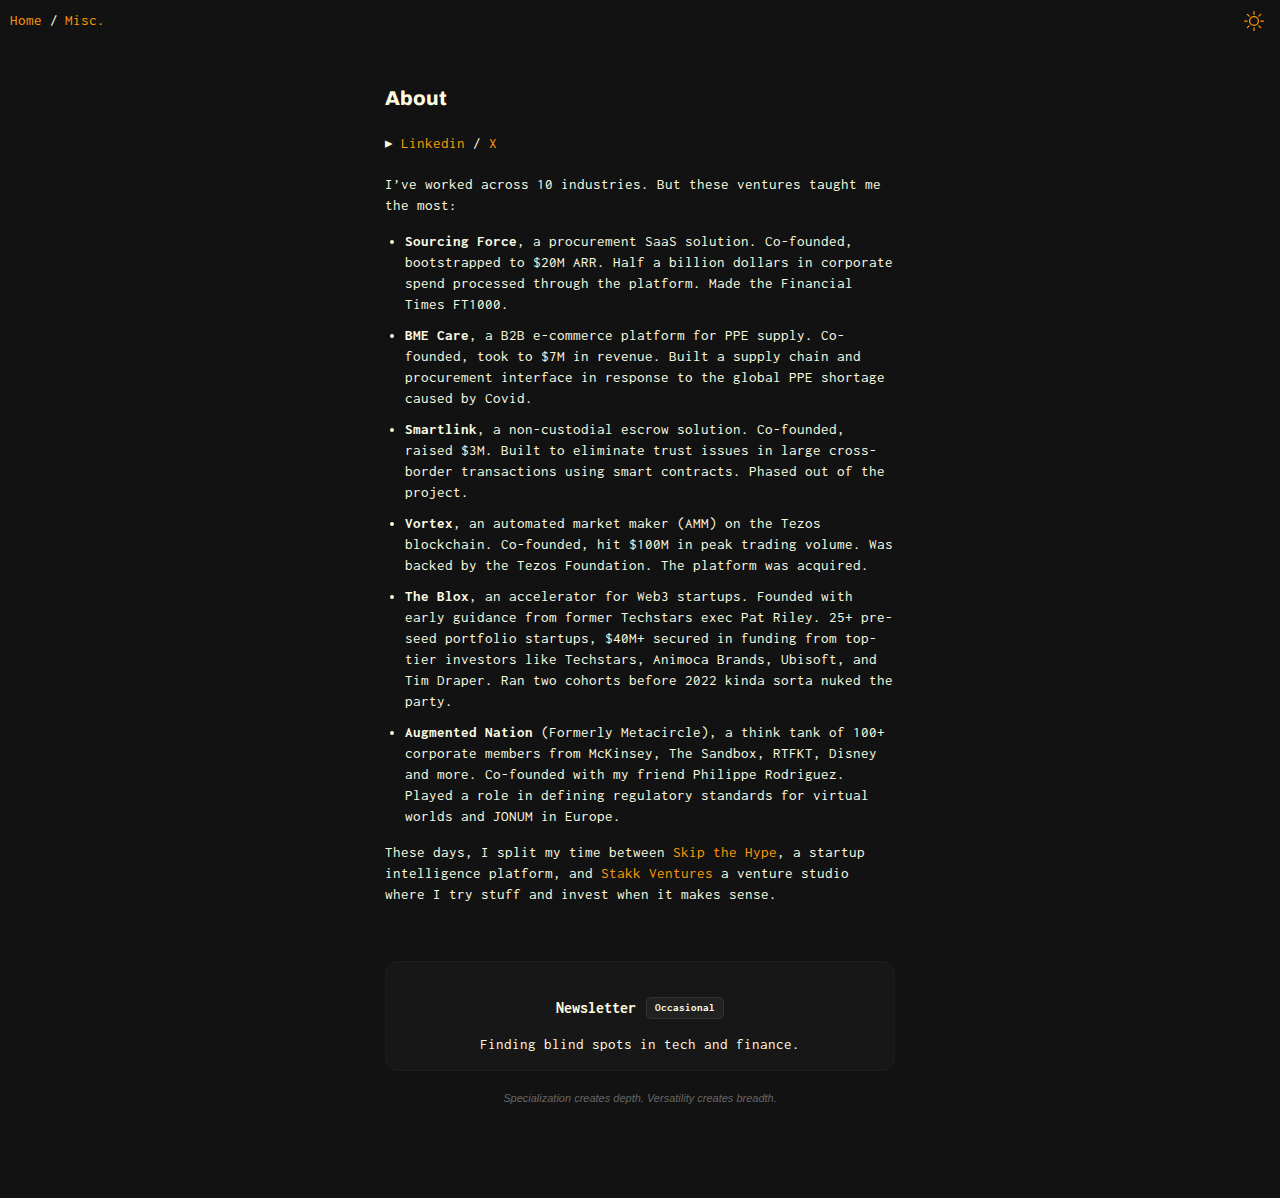
==== about/index.html @ 21ec1724 "“Edits”" ====
<!DOCTYPE html>
<html lang="en">

  <head>
    <meta charset="UTF-8">
    <meta name="viewport" content="width=device-width, initial-scale=1.0">
    <title>About</title>
    <meta name="description" content="After 12 years of building and 374 gallons of coffee (true stat), my focus is now on Skip The Hype, a holistic hub of indexed startup insights, resources, and benchmarks.">

    <script type="application/ld+json">
      {
          "@context": "https://schema.org",
          "@type": "WebPage",
          "name": "About Ben Constanty",
          "description": "More about Ben Constanty, his work and what is up to.",
          "url": "https://benconstanty.com/about"
      }
      </script>
      

    <!-- Link to the external CSS file -->
    <link rel="stylesheet" href="/css/style.css">
    <script src="/scripts/dark_mode.js" defer></script>
    <script src="/scripts/swap_pic.js" defer></script>


    <!-- Favicon -->
    <link rel="icon" href="assets/favicon.ico">
  
    <!-- Fonts -->
    <link href="https://fonts.googleapis.com/css2?family=Inconsolata:wght@400;700&display=swap" rel="stylesheet">

    <script>
      (function(w, d, t, h, s, n) {
        w.FlodeskObject = n;
        var fn = function() {
          (w[n].q = w[n].q || []).push(arguments);
        };
        w[n] = w[n] || fn;
        var f = d.getElementsByTagName(t)[0];
        var v = '?v=' + Math.floor(new Date().getTime() / (120 * 1000)) * 60;
        var sm = d.createElement(t);
        sm.async = true;
        sm.type = 'module';
        sm.src = h + s + '.mjs' + v;
        f.parentNode.insertBefore(sm, f);
        var sn = d.createElement(t);
        sn.async = true;
        sn.noModule = true;
        sn.src = h + s + '.js' + v;
        f.parentNode.insertBefore(sn, f);
      })(window, document, 'script', 'https://assets.flodesk.com', '/universal', 'fd');
    </script>
  </head>


<body>

  <!-- Navigation -->
  <div class="master">
    <a href="/" style="text-decoration: none;">Home</a>
/
    <a href="/misc" style="text-decoration: none;">Misc.</a>
  </div>
    
  <!-- Dark Mode Toggle -->
  <button class="toggle-button" onclick="toggleDarkMode()">
    <svg xmlns="http://www.w3.org/2000/svg" width="16" height="16" fill="currentColor" class="bi bi-sun" viewBox="0 0 16 16">
      <path d="M8 11a3 3 0 1 1 0-6 3 3 0 0 1 0 6m0 1a4 4 0 1 0 0-8 4 4 0 0 0 0 8M8 0a.5.5 0 0 1 .5.5v2a.5.5 0 0 1-1 0v-2A.5.5 0 0 1 8 0m0 13a.5.5 0 0 1 .5.5v2a.5.5 0 0 1-1 0v-2A.5.5 0 0 1 8 13m8-5a.5.5 0 0 1-.5.5h-2a.5.5 0 0 1 0-1h2a.5.5 0 0 1 .5.5M3 8a.5.5 0 0 1-.5.5h-2a.5.5 0 0 1 0-1h2A.5.5 0 0 1 3 8m10.657-5.657a.5.5 0 0 1 0 .707l-1.414 1.415a.5.5 0 1 1-.707-.708l1.414-1.414a.5.5 0 0 1 .707 0m-9.193 9.193a.5.5 0 0 1 0 .707L3.05 13.657a.5.5 0 0 1-.707-.707l1.414-1.414a.5.5 0 0 1 .707 0m9.193 2.121a.5.5 0 0 1-.707 0l-1.414-1.414a.5.5 0 0 1 .707-.707l1.414 1.414a.5.5 0 0 1 0 .707M4.464 4.465a.5.5 0 0 1-.707 0L2.343 3.05a.5.5 0 1 1 .707-.707l1.414 1.414a.5.5 0 0 1 0 .708"/>
    </svg>
  </button>
</div>

  <!-- Content -->
  <div class="container">
    <h1 style="margin-bottom: 30px;">About</h1>
    <p style="margin-top:25px;margin-bottom: 20px;">▸ <a href="https://www.linkedin.com/in/ben-constanty/" target="_blank">Linkedin</a> /  <a href="https://x.com/benconstanty" target="_blank" >X</a></p>

  

    
 <p>I’ve worked across 10 industries. But these ventures taught me the most: </p>

        <ul>
          <li><b>Sourcing Force</b>, a procurement SaaS solution. Co-founded, bootstrapped to $20M ARR. Half a billion dollars in corporate spend processed through the platform. Made the Financial Times FT1000.</li>
          <li><b>BME Care</b>, a B2B e-commerce platform for PPE supply. Co-founded, took to $7M in revenue. Built a supply chain and procurement interface in response to the global PPE shortage caused by Covid.</li>
          <li><b>Smartlink</b>, a non-custodial escrow solution. Co-founded, raised $3M. Built to eliminate trust issues in large cross-border transactions using smart contracts. Phased out of the project.</li>
          <li><b>Vortex</b>, an automated market maker (AMM) on the Tezos blockchain. Co-founded, hit $100M in peak trading volume. Was backed by the Tezos Foundation. The platform was acquired.</li>
          <li><b>The Blox</b>, an accelerator for Web3 startups. Founded with early guidance from former Techstars exec Pat Riley. 25+ pre-seed portfolio startups, $40M+ secured in funding from top-tier investors like Techstars, Animoca Brands, Ubisoft, and Tim Draper. Ran two cohorts before 2022 kinda sorta nuked the party.</li>
          <li><b>Augmented Nation</b> (Formerly Metacircle), a think tank of 100+ corporate members from McKinsey, The Sandbox, RTFKT, Disney and more. Co-founded with my friend Philippe Rodriguez. Played a role in defining regulatory standards for virtual worlds and JONUM in Europe. </li>
        </ul>
      
        <p>These days, I split my time between <a href="https://www.skipthehype.com" target="_blank">Skip the Hype</a>, a startup intelligence platform, and <a href="https://www.skipthehype.com" target="_blank">Stakk Ventures</a> a venture studio where I try stuff and invest when it makes sense.

          <br><br>


    
    <div class="nl-block">
      <div class="nl-header">
        <div class="newsletter-title">Newsletter</div> 
        <span class="occasional-tag">Occasional</span>
      </div>
    <p>Finding blind spots in tech and finance.</p>
    
 
    <div style="padding: 0; position: relative; top: -15px;" id="fd-form-679fdba94f88c79ff9d1add1"></div>
    <script>
      window.fd('form', {
        formId: '679fdba94f88c79ff9d1add1',
        containerEl: '#fd-form-679fdba94f88c79ff9d1add1'
      });
    </script>    
    </div>

   <p style="font-family:Arial, Helvetica, sans-serif; text-align: center; margin-top:20px;font-size: 11px;color: rgb(102, 102, 102);"><i>Specialization creates depth. Versatility creates breadth.</i></p> 
  </div>
 
  
  
<script>// JavaScript for the toggle functionality
document.addEventListener('DOMContentLoaded', () => {
  const toggleButton = document.getElementById('toggle-button');
  const toggleContent = document.getElementById('toggle-content');

  toggleButton.addEventListener('click', () => {
    const isExpanded = toggleContent.classList.toggle('hidden'); // Toggle the 'hidden' class
    toggleButton.classList.toggle('expanded', !isExpanded); // Rotate the arrow
  });
});
 </script>


</body>
</html>
---- css/style.css ----
@import url('https://fonts.googleapis.com/css2?family=Inconsolata:wght@400;700&family=Archivo:wght@100..900&display=swap');

    :root {
      --bg-color: #121212;
      --text-color: #fefce1;
      --button-text: #fefce1;
      --link-text: #ff9909;
      --divider-line: #4d4d4d;
      --separator-line: #212121;
      --nl-block:#171717;
      --nl-border:#1c1c1c;
      --occasional-tag:#222121;;
    }

    .dark-mode {
      --bg-color: #ebebe0;
      --text-color: #121212;
      --link-text: #c67e34;
      --divider-line: #c7c7c7;
      --separator-line: #c7c7c7;
      --nl-block:#f4f4eb;
      --nl-border:#ffff;
      --occasional-tag:#f3f3f3;;
    }
    

    body {
      font-family: 'Inconsolata', monospace;
      font-size: 15px;
      line-height: 1.4;
      margin: 0;
      padding: 0;
      background-color: var(--bg-color);
      color: var(--text-color);
      display: flex;
      justify-content: center;
      align-items: center;
      min-height: 100vh;
      transition: background-color 0.0s, color 0.0s;
      overflow-x: hidden;
     
    }

    .container {
      width: 100%;
      max-width: 550px;
      padding: 20px;
      box-sizing: border-box;
      margin-top: 60px;
      margin-bottom: 60px;
    }

    
ul{

  padding-left:20px;
}
    li{

      margin-bottom: 10px;

    }

    h1 {
      font-size: 20px;
      font-weight: 800;
   line-height:10px;
      font-family: 'Archivo', sans-serif;

    }

    h2 {
      font-size: 16px;
      font-weight: 700;
      margin-bottom: 20px;
      margin-top:40px;
      font-family: 'Archivo', sans-serif;

    }
    

    .master {
      position: absolute;
      top: 10px;
      font-family: 'Inconsolata', monospace;
    letter-spacing: 0px;
      left: 0;
      width: 100%;
      display: flex;
      gap: 0.5em;
      color: var(--text-colort);
      padding: 0 10px; /* Add padding to prevent sticking */
      box-sizing: border-box; /* Prevents extra width issues */
    }
    
    .toggle-button {
      position: fixed;
      top: 10px;
      right: 10px;
      border: none;
      background: none;
      cursor: pointer;

    }

    .toggle-button svg {
      width: 20px;
      height: 20px;
      fill: var(--link-text);
    }

    .toggle-button:hover {
      opacity: 0.8;
    }
    .link-container {
      display: flex;
      gap: 0.7em;
      flex-direction: row;
    align-content: center;
    align-items: baseline;
    }

    .link-container a {
      font-family: 'Inconsolata', monospace;
      color: var(--link-text);
      font-size: 15px;
      text-decoration: none;
      font-weight: 600;
   
    }


    .link-container a:hover {
      text-decoration: underline;
    }


    a{

     color: var(--link-text);
     text-decoration: none; /* Ensure no default underline */
     position: relative;
    }

  
    
    a::after {
      content: "";
      position: absolute;
      left: 0;
      bottom: -2px; /* Adjust distance of the underline */
      width: 100%;
      height: 1px; /* Thickness of the underline */
      background-color: var(--link-text);
      transform: scaleX(0);
      transform-origin: right;
      transition: transform 0.0s ease-in-out;
    }
    
    a:hover::after {
      transform: scaleX(1);
      transform-origin: left;
    }
    

.profile {
      display: flex;
      align-items: center;
      gap: 20px;
      margin-bottom: 30px;
    }
    .profile-pic {
      width: 70px;
      height: 70px;
      border-radius: 20%;
      object-fit: cover;
      transition: transform 0.1s ease-in-out, filter 0.1s ease;
      filter: none;
      position: relative;
    }
    
    .profile-pic:hover {
      filter: contrast(200%) saturate(0%) blur(2px);
      image-rendering: pixelated; /* Forces pixelation */
      transform: scale(1.1) translate(5%, 5%); /* Zoom and move to bottom-right */
      animation: glitch 0.3s steps(2, end) infinite;
    }

.profile:hover::after {
  content: '';
  position: absolute;
  top: 0;
  left: 0;
  width: 60px; /* Same as the original width */
  height: 60px; /* Same as the original height */
  background-image: url('assets/pepe_cook.png'); /* Replace with your hover image */
  background-size: cover;
  background-position: center;
  border-radius: 20%; /* Match the original border-radius */
  z-index: 1;
}
.profile:hover .profile-pic {
  content: none; /* Removes original image */
}

/* Glitch effect */
@keyframes glitch {
  0% {
    clip-path: inset(10% 0 20% 0);
    transform: translate(-2px, 0);
  }
  25% {
    clip-path: inset(20% 0 30% 0);
    transform: translate(2px, -2px);
  }
  50% {
    clip-path: inset(20% 0 30% 0);
    transform: translate(-3px, 2px);
  }
  75% {
    clip-path: inset(15% 0 20% 0);
    transform: translate(3px, -3px);
  }
  100% {
    clip-path: inset(10% 0 20% 0);
    transform: translate(0, 0);
  }
}
 
  .divider {
  width: 1px;
  background-color: var(--divider-line);
  height: 10px;
}

.separator{
    margin-top: 50px;
    width: 100%;
    height: 1px;
    background-color: var(--separator-line);
  }

.nl-block{
    display: flex;
    flex-direction: column;
    align-items: center;
    justify-content: center;
    background-color: var(--nl-block);
    border-style: solid;
    border-color: var(--nl-border);;
    border-radius: 12px;
    border-width: 1px;
    padding-top: 35px;
    margin-top: 35px;
    position: relative;


}

    [data-ff-el="root"].ff-679fdba94f88c79ff9d1add1 .ff-679fdba94f88c79ff9d1add1__form {
    color: #000000;
    width: 100%;
    margin: 0;
    padding: 0;
    font-size: 16px;
    text-align: center;
    font-family: 'Inconsolata', monospace !important;   
    line-height: 0.5;
    letter-spacing: 0.1px;
    text-transform: none;
}

[data-ff-el="root"].ff-679fdba94f88c79ff9d1add1 .ff-679fdba94f88c79ff9d1add1__success-message {
    color: #797979!important;   
    font-size: 14px!important;   
    text-align: left!important;   
    font-family: 'Inconsolata', monospace !important;   
   
}

[data-ff-el="root"].ff-679fdba94f88c79ff9d1add1 .ff-679fdba94f88c79ff9d1add1__control {
    
    border: 1px solid #9e9e9e!important; }

[data-ff-el="root"].ff-679fdba94f88c79ff9d1add1 .ff-679fdba94f88c79ff9d1add1__button {
  
    background: #3566c6!important;   
    text-align: center;
    font-family: 'Inconsolata', monospace !important;   

}

[data-ff-el="root"].ff-679fdba94f88c79ff9d1add1 .ff-679fdba94f88c79ff9d1add1__form {
  
    padding: 0 !important;
    
}

[data-ff-el="root"].ff-679fdba94f88c79ff9d1add1 .ff-679fdba94f88c79ff9d1add1__title {
  
    display: none !important;
}

[data-ff-el="root"].ff-679fdba94f88c79ff9d1add1 .ff-679fdba94f88c79ff9d1add1__subtitle {
 
    display: none!important;
}

[data-ff-el="root"].ff-679fdba94f88c79ff9d1add1 .fd-form-content {
    position: relative;
    display: flex !important;
    gap: 0.5em !important;
    flex-direction: row !important;
    margin-top: 20px!important;
    align-content: center;
    justify-content: center;
}


    /* Glitch Effect */
    .glitch {
      animation: glitch 0.15s ease-in-out;
    }

    @keyframes glitch {
      0% { transform: translate(0, 0); filter: hue-rotate(0deg); }
      20% { transform: translate(-4px, -4px); filter: hue-rotate(50deg); }
      40% { transform: translate(4px, 4px); filter: hue-rotate(60deg); }
      60% { transform: translate(-4px, 4px); filter: hue-rotate(80deg); }
      80% { transform: translate(4px, -4px); filter: hue-rotate(100deg); }
      100% { transform: translate(0, 0); filter: hue-rotate(0deg); }
    }





/* Horizontal alignment of title and tag */
.nl-header {
  display: flex;
  justify-content: center; /* Center horizontally */
  align-items: center; /* Center vertically */
  gap: 10px; /* Space between the elements */
}

/* Newsletter title styling */
.newsletter-title {
  font-size: 16px;
  font-weight: bold;
  font-family: 'Inconsolata', monospace;
  line-height: 1; /* Ensure consistent line height */
}

/* Styling for the "Occasional" tag */
.occasional-tag {
  background-color: var(--occasional-tag);
  color:var(--text-color);
  font-size: 11px;
  line-height: 16px;
  padding: 2px 8px;
  border-radius: 5px;
  font-family: 'Inconsolata', monospace;
  font-weight: bold;
  border-color: #333333;
  border-style: solid;
  border-width: 1px;
}


.glassdoor-logo {
  width: 80px;
  height: auto;
}
.reviews {
  display: flex;
  gap: 20px;
  margin-top: 20px;
  justify-content: left;
  font-size:12px;

}
.review-card {
  text-align: left;
  border-radius: 10px;
  flex: 1;
  display: flex;
  flex-direction: column;
  align-items: left;
}
.review-card img {
  width: 40px;
  height: 40px;
  border-radius: 50%;
  margin-bottom: 10px;
}

.review-text {
  display: flex;
  flex-direction: column;
  align-items: left;
}

.role{

  font-size:12px;
}

.press {
  margin-top: 30px;
}


.press-list {
  list-style-type: none;
  padding: 0;
}
.press-list li {
  margin-bottom: 10px;
}
.press-list a {
  text-decoration: none;
  color: var(--link-text);;
  font-weight: bold;
}


.clients-section {
  text-align: left;

}
.clients-logos {
  display: flex;
  justify-content: left;
  gap: 10px;
  flex-wrap: wrap;

}
.clients-logos img {
  height: 32px;
  object-fit: contain;
}

.events-section {

  text-align: left;
}
.events-gallery {
  display: flex;
  justify-content: center;
  gap: 20px;
  flex-wrap: wrap;
  margin-top: 20px;
}
.event-item {
 
  text-align: center;
}
.event-item img {
  width: 100%;
  border-radius: 10px;
}
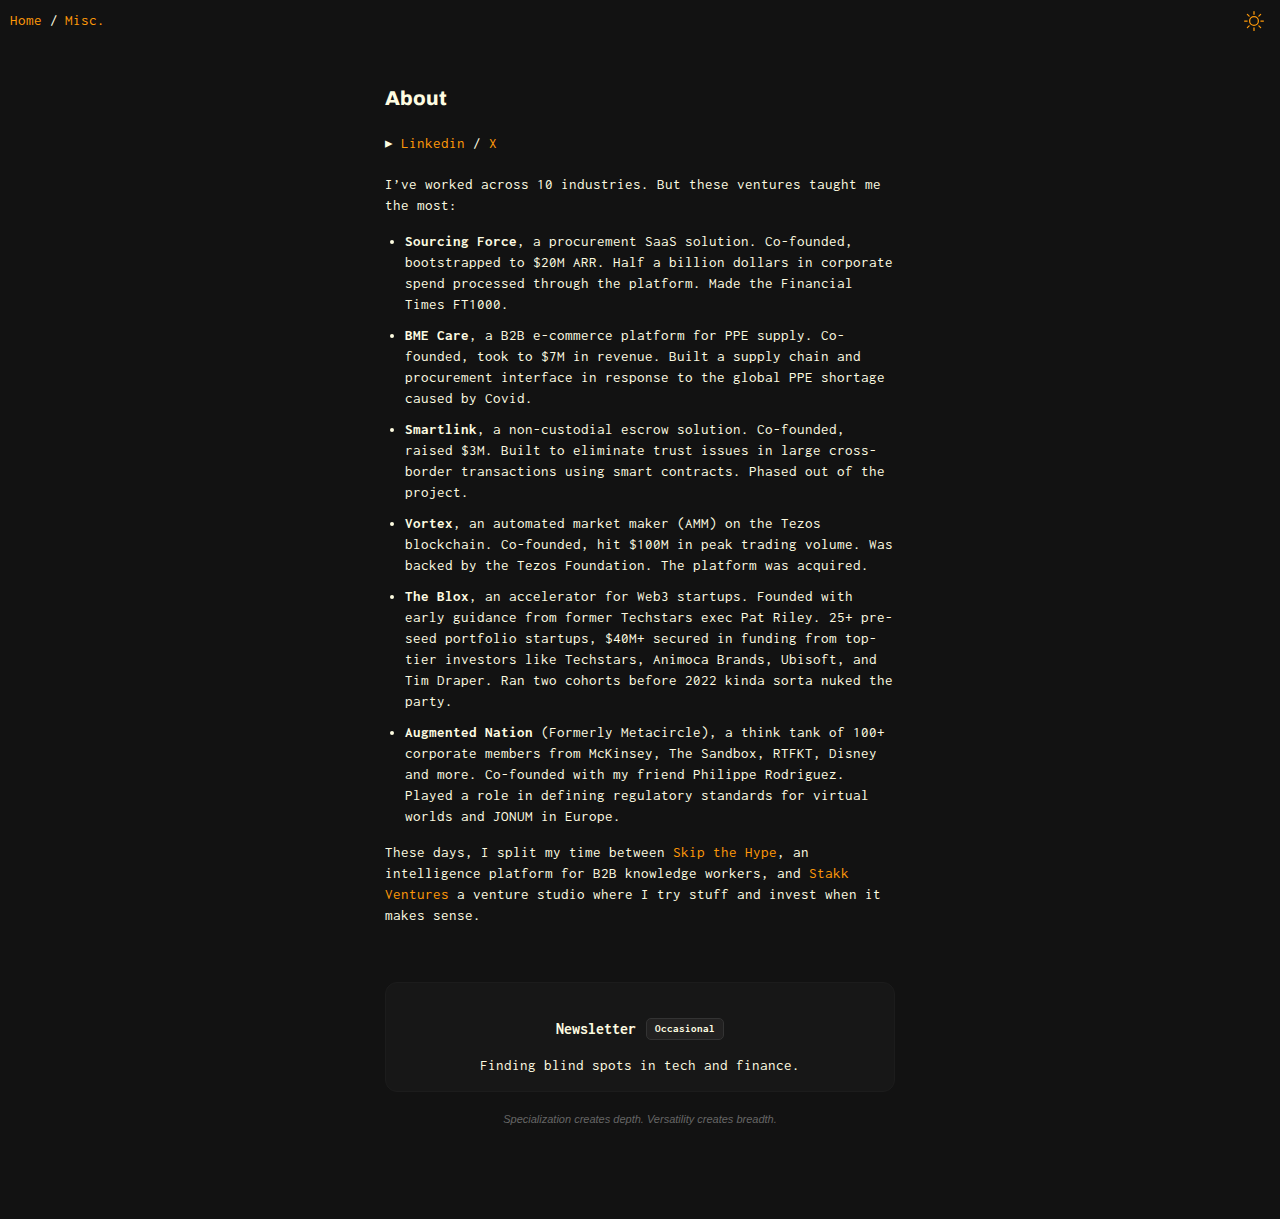
==== commit a242ebd9: "“Edits”" ====
--- a/about/index.html
+++ b/about/index.html
@@ -90,7 +90,7 @@
           <li><b>Augmented Nation</b> (Formerly Metacircle), a think tank of 100+ corporate members from McKinsey, The Sandbox, RTFKT, Disney and more. Co-founded with my friend Philippe Rodriguez. Played a role in defining regulatory standards for virtual worlds and JONUM in Europe. </li>
         </ul>
       
-        <p>These days, I split my time between <a href="https://www.skipthehype.com" target="_blank">Skip the Hype</a>, a startup intelligence platform, and <a href="https://www.skipthehype.com" target="_blank">Stakk Ventures</a> a venture studio where I try stuff and invest when it makes sense.
+        <p>These days, I split my time between <a href="https://www.skipthehype.com" target="_blank">Skip the Hype</a>, an intelligence platform for B2B knowledge workers, and <a href="https://www.skipthehype.com" target="_blank">Stakk Ventures</a> a venture studio where I try stuff and invest when it makes sense.
 
           <br><br>
 
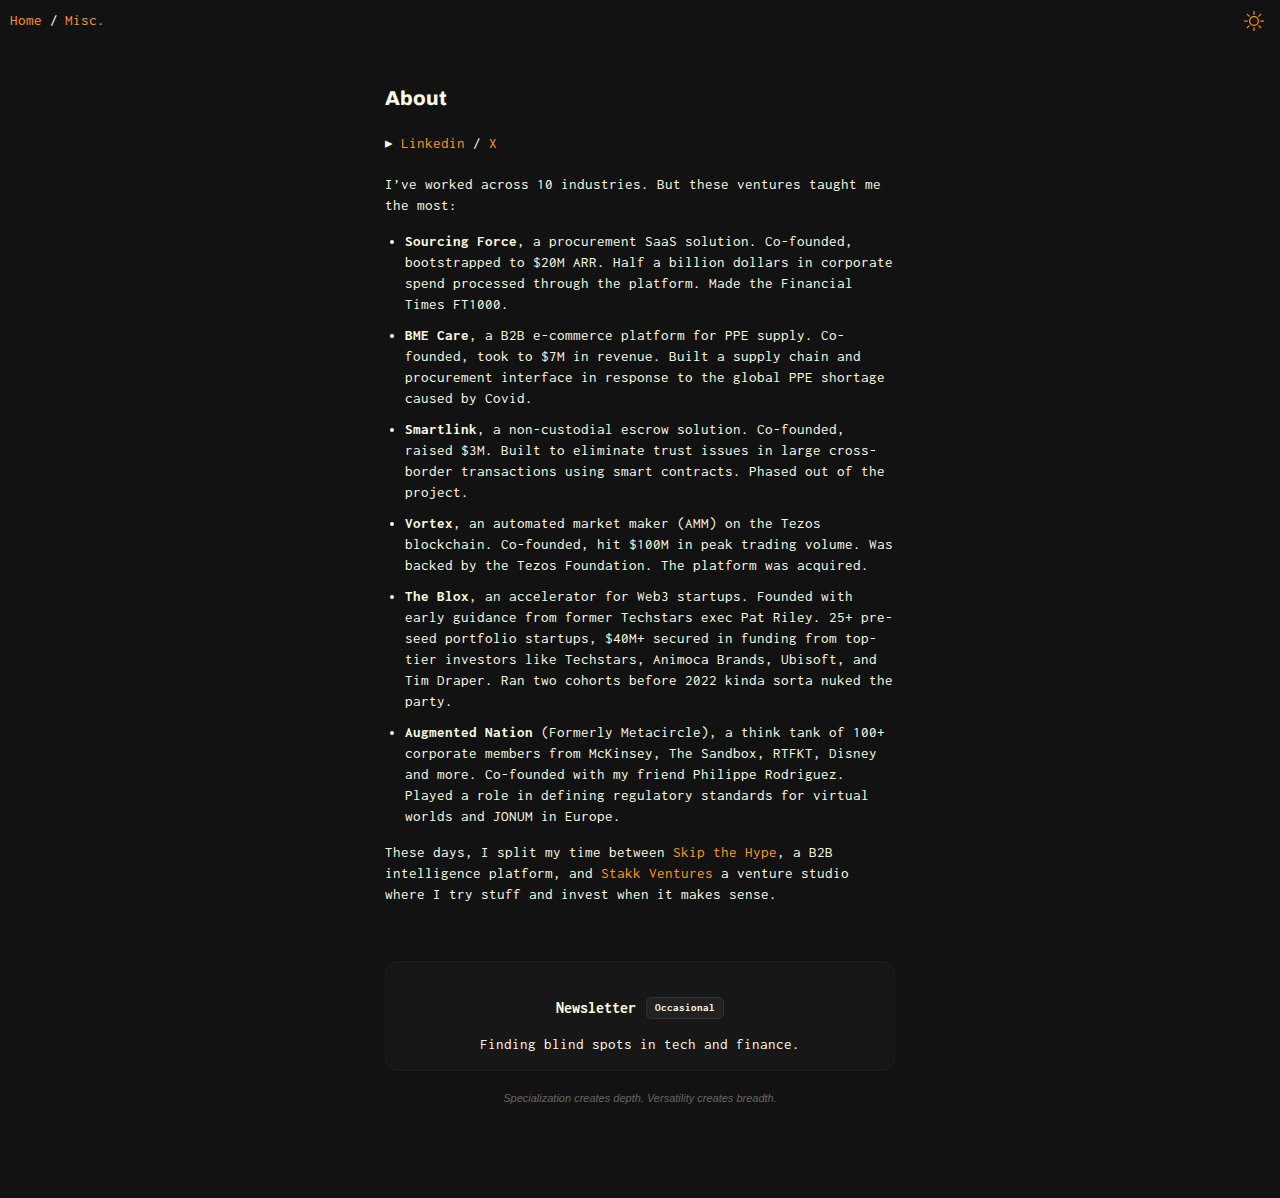
==== commit a5bbf6b8: "“Edits”" ====
--- a/about/index.html
+++ b/about/index.html
@@ -90,7 +90,7 @@
           <li><b>Augmented Nation</b> (Formerly Metacircle), a think tank of 100+ corporate members from McKinsey, The Sandbox, RTFKT, Disney and more. Co-founded with my friend Philippe Rodriguez. Played a role in defining regulatory standards for virtual worlds and JONUM in Europe. </li>
         </ul>
       
-        <p>These days, I split my time between <a href="https://www.skipthehype.com" target="_blank">Skip the Hype</a>, an intelligence platform for B2B knowledge workers, and <a href="https://www.skipthehype.com" target="_blank">Stakk Ventures</a> a venture studio where I try stuff and invest when it makes sense.
+        <p>These days, I split my time between <a href="https://www.skipthehype.com" target="_blank">Skip the Hype</a>, a B2B intelligence platform, and <a href="https://www.skipthehype.com" target="_blank">Stakk Ventures</a> a venture studio where I try stuff and invest when it makes sense.
 
           <br><br>
 
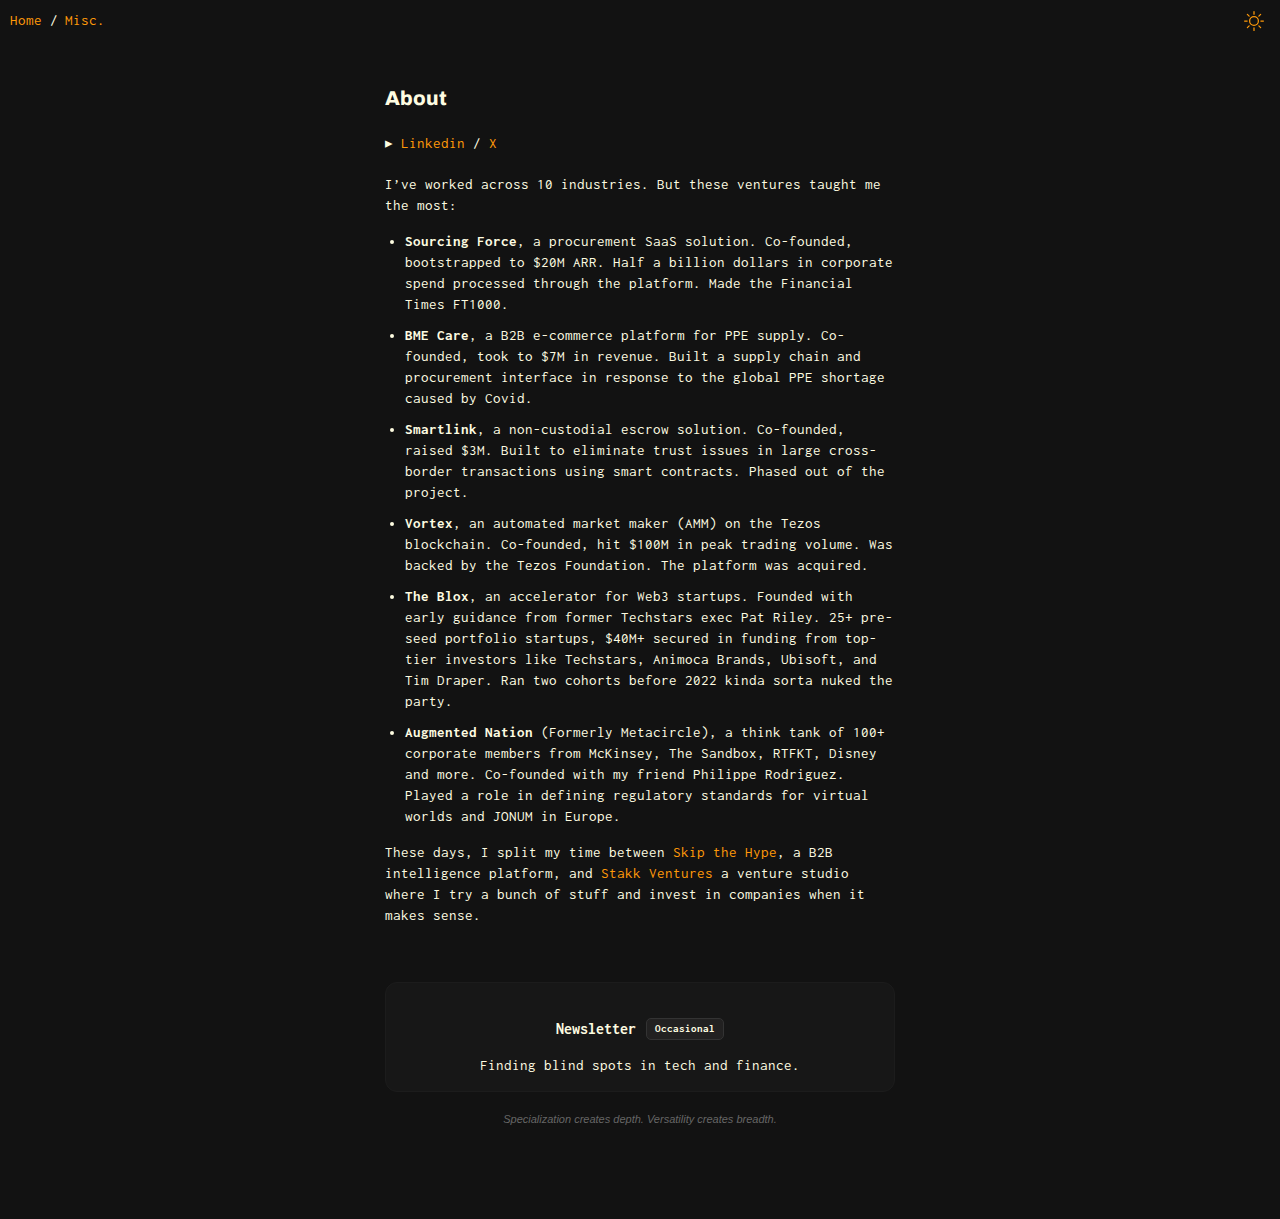
==== commit 8efdaead: "“Edits”" ====
--- a/about/index.html
+++ b/about/index.html
@@ -90,7 +90,7 @@
           <li><b>Augmented Nation</b> (Formerly Metacircle), a think tank of 100+ corporate members from McKinsey, The Sandbox, RTFKT, Disney and more. Co-founded with my friend Philippe Rodriguez. Played a role in defining regulatory standards for virtual worlds and JONUM in Europe. </li>
         </ul>
       
-        <p>These days, I split my time between <a href="https://www.skipthehype.com" target="_blank">Skip the Hype</a>, a B2B intelligence platform, and <a href="https://www.skipthehype.com" target="_blank">Stakk Ventures</a> a venture studio where I try stuff and invest when it makes sense.
+        <p>These days, I split my time between <a href="https://www.skipthehype.com" target="_blank">Skip the Hype</a>, a B2B intelligence platform, and <a href="https://www.skipthehype.com" target="_blank">Stakk Ventures</a> a venture studio where I try a bunch of stuff and invest in companies when it makes sense.
 
           <br><br>
 
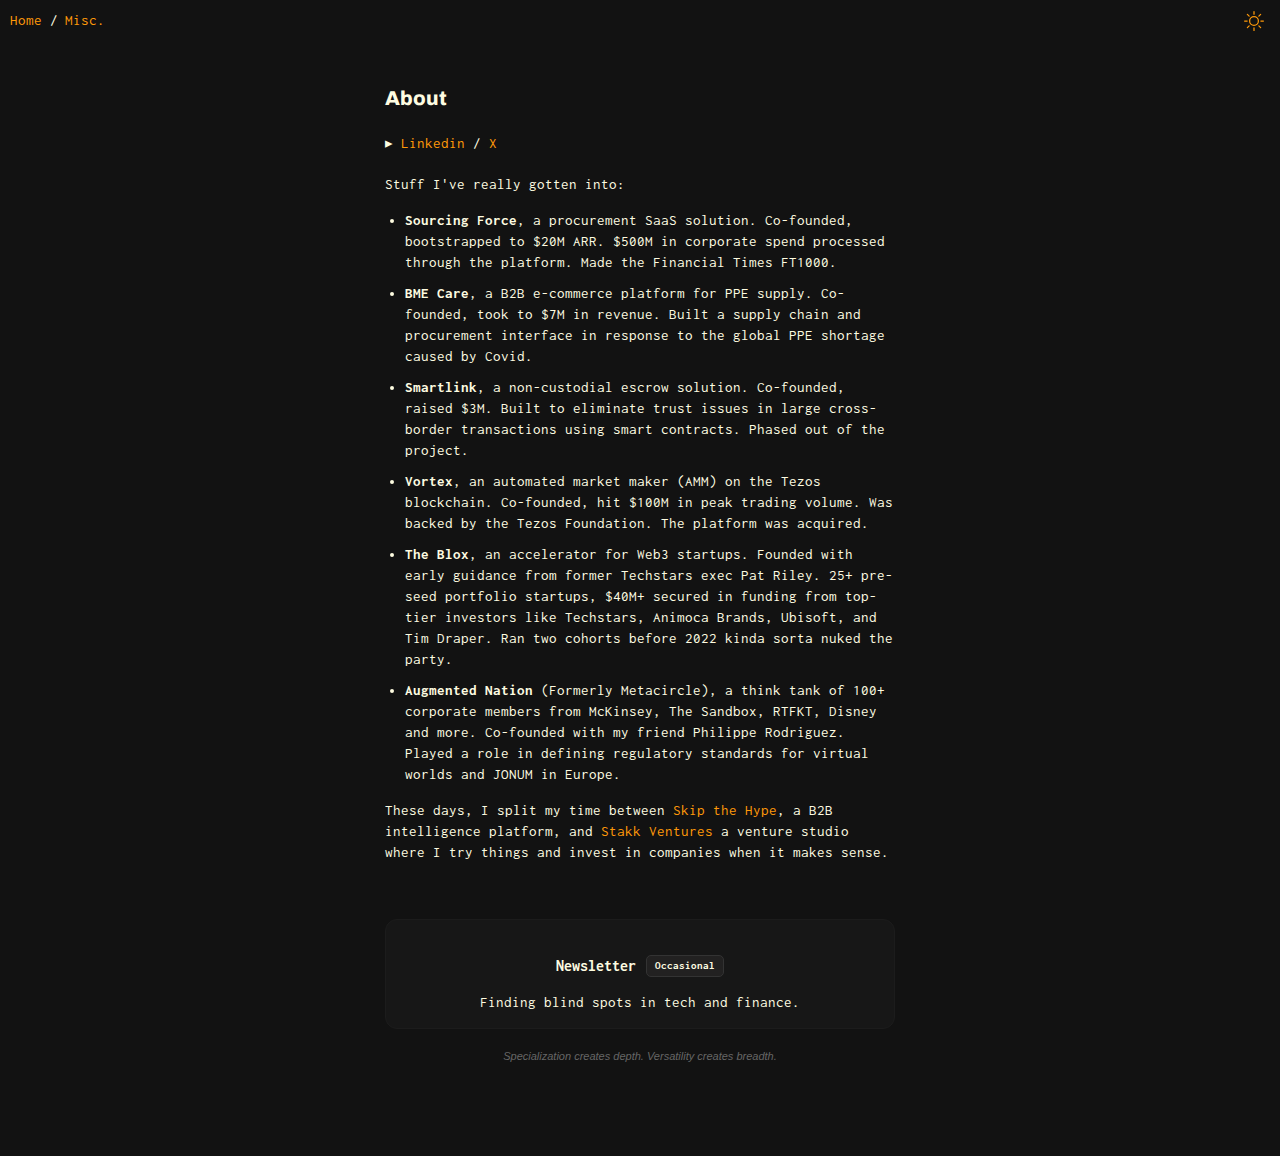
==== commit 5e698a5a: "“Edits”" ====
--- a/about/index.html
+++ b/about/index.html
@@ -79,10 +79,10 @@
   
 
     
- <p>I’ve worked across 10 industries. But these ventures taught me the most: </p>
+ <p>Stuff I've really gotten into:</p>
 
         <ul>
-          <li><b>Sourcing Force</b>, a procurement SaaS solution. Co-founded, bootstrapped to $20M ARR. Half a billion dollars in corporate spend processed through the platform. Made the Financial Times FT1000.</li>
+          <li><b>Sourcing Force</b>, a procurement SaaS solution. Co-founded, bootstrapped to $20M ARR. $500M in corporate spend processed through the platform. Made the Financial Times FT1000.</li>
           <li><b>BME Care</b>, a B2B e-commerce platform for PPE supply. Co-founded, took to $7M in revenue. Built a supply chain and procurement interface in response to the global PPE shortage caused by Covid.</li>
           <li><b>Smartlink</b>, a non-custodial escrow solution. Co-founded, raised $3M. Built to eliminate trust issues in large cross-border transactions using smart contracts. Phased out of the project.</li>
           <li><b>Vortex</b>, an automated market maker (AMM) on the Tezos blockchain. Co-founded, hit $100M in peak trading volume. Was backed by the Tezos Foundation. The platform was acquired.</li>
@@ -90,7 +90,7 @@
           <li><b>Augmented Nation</b> (Formerly Metacircle), a think tank of 100+ corporate members from McKinsey, The Sandbox, RTFKT, Disney and more. Co-founded with my friend Philippe Rodriguez. Played a role in defining regulatory standards for virtual worlds and JONUM in Europe. </li>
         </ul>
       
-        <p>These days, I split my time between <a href="https://www.skipthehype.com" target="_blank">Skip the Hype</a>, a B2B intelligence platform, and <a href="https://www.skipthehype.com" target="_blank">Stakk Ventures</a> a venture studio where I try a bunch of stuff and invest in companies when it makes sense.
+        <p>These days, I split my time between <a href="https://www.skipthehype.com" target="_blank">Skip the Hype</a>, a B2B intelligence platform, and <a href="https://www.skipthehype.com" target="_blank">Stakk Ventures</a> a venture studio where I try things and invest in companies when it makes sense.
 
           <br><br>
 
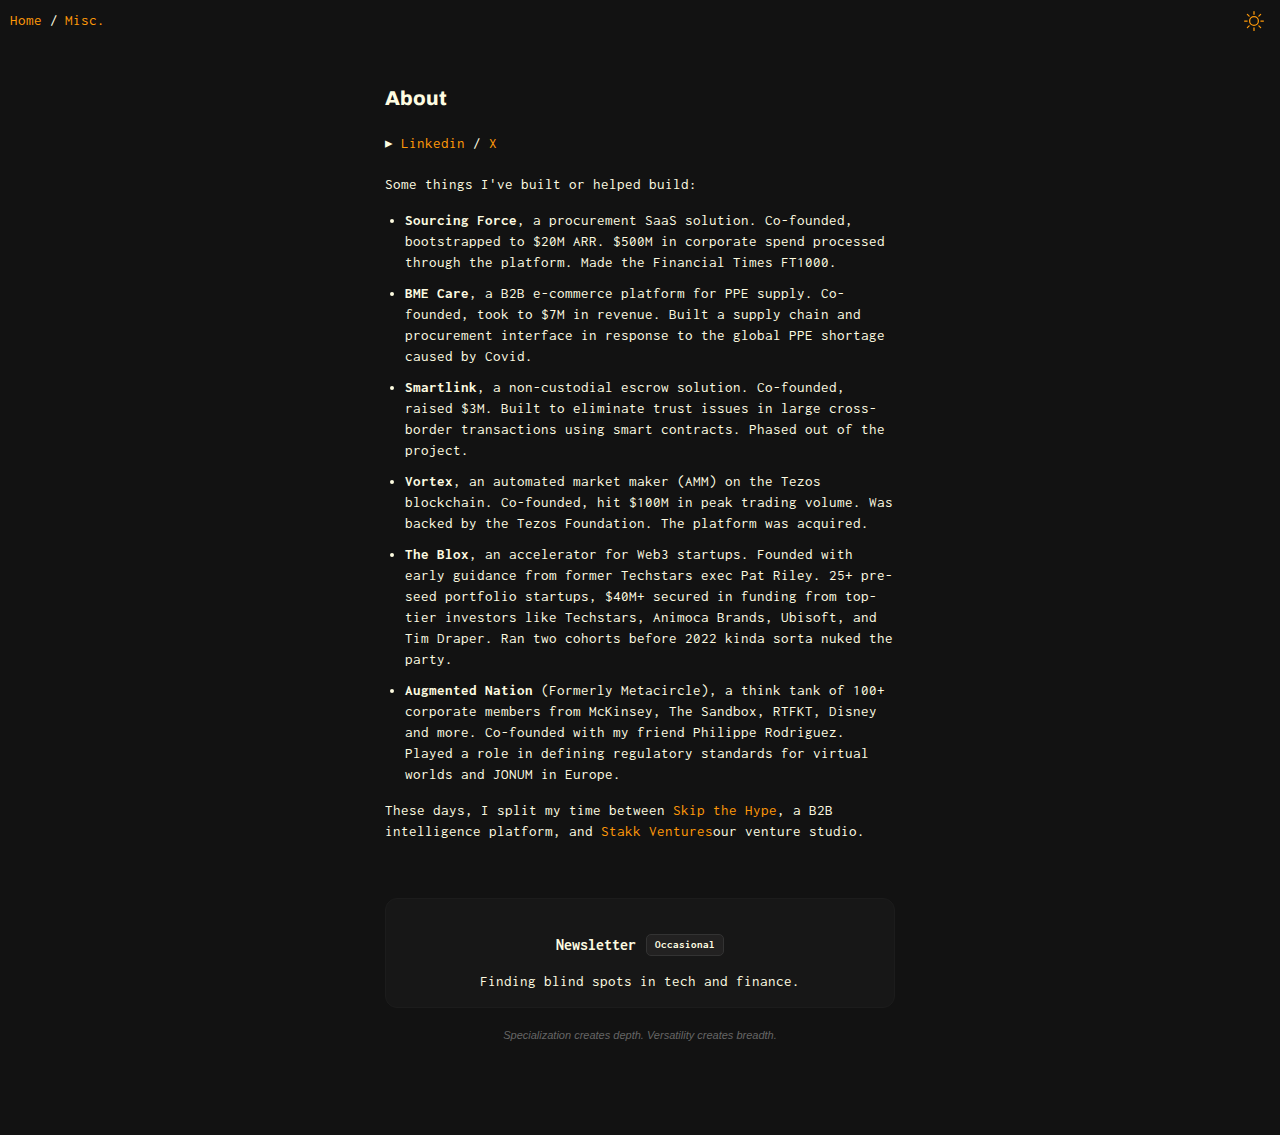
==== commit 6801ce37: "“Edits”" ====
--- a/about/index.html
+++ b/about/index.html
@@ -79,7 +79,7 @@
   
 
     
- <p>Stuff I've really gotten into:</p>
+ <p>Some things I've built or helped build:</p>
 
         <ul>
           <li><b>Sourcing Force</b>, a procurement SaaS solution. Co-founded, bootstrapped to $20M ARR. $500M in corporate spend processed through the platform. Made the Financial Times FT1000.</li>
@@ -90,7 +90,7 @@
           <li><b>Augmented Nation</b> (Formerly Metacircle), a think tank of 100+ corporate members from McKinsey, The Sandbox, RTFKT, Disney and more. Co-founded with my friend Philippe Rodriguez. Played a role in defining regulatory standards for virtual worlds and JONUM in Europe. </li>
         </ul>
       
-        <p>These days, I split my time between <a href="https://www.skipthehype.com" target="_blank">Skip the Hype</a>, a B2B intelligence platform, and <a href="https://www.skipthehype.com" target="_blank">Stakk Ventures</a> a venture studio where I try things and invest in companies when it makes sense.
+        <p>These days, I split my time between <a href="https://www.skipthehype.com" target="_blank">Skip the Hype</a>, a B2B intelligence platform, and <a href="https://www.skipthehype.com" target="_blank">Stakk Ventures</a>our venture studio.
 
           <br><br>
 
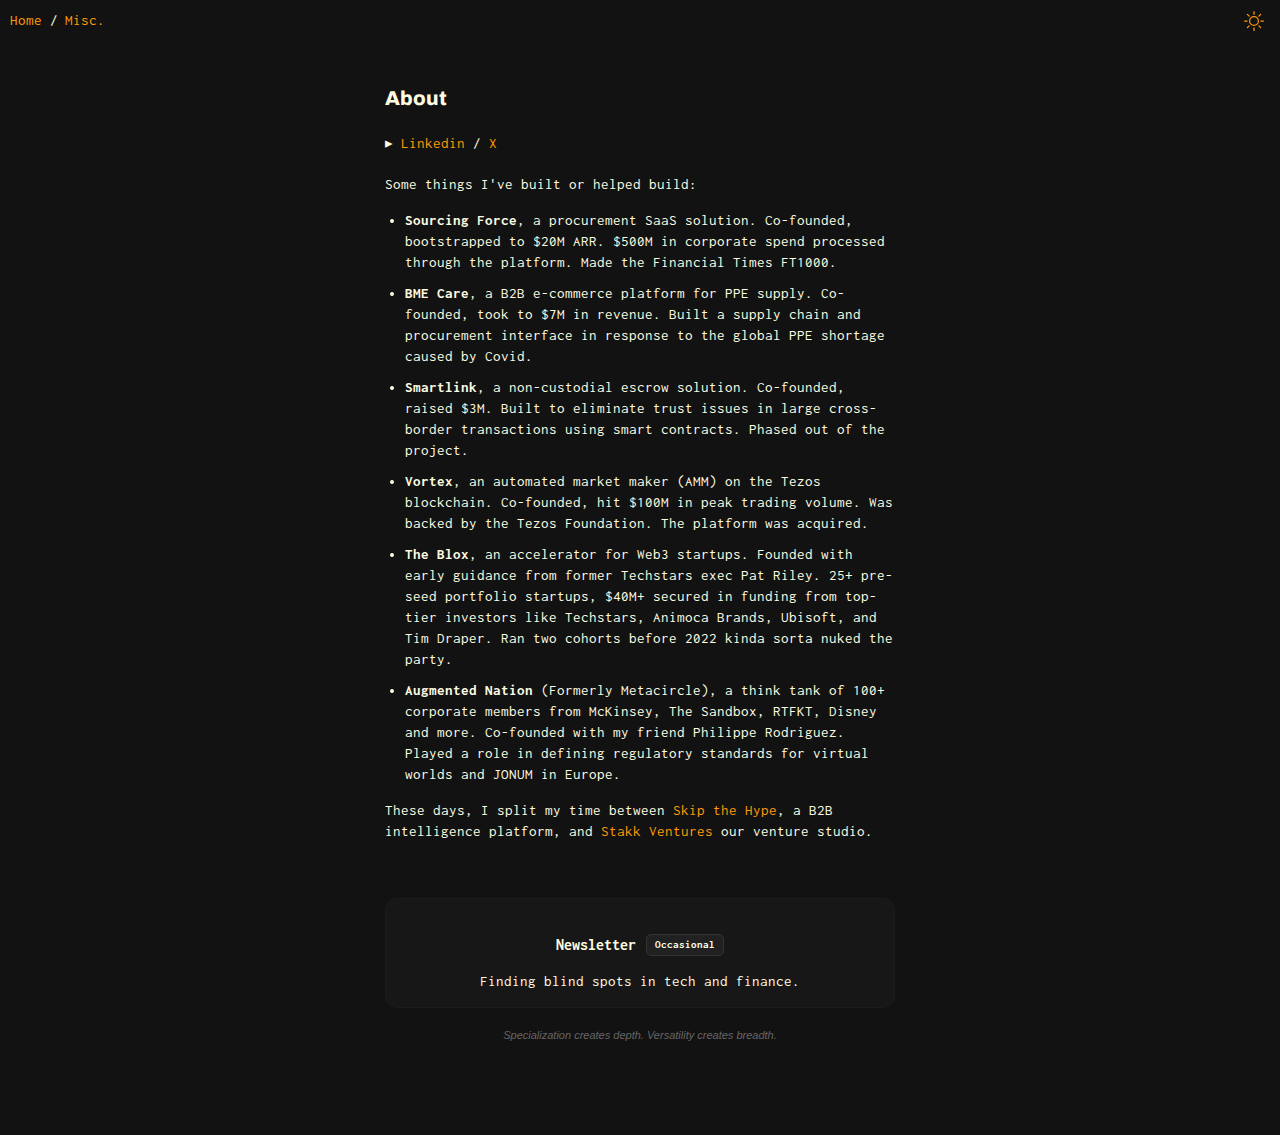
==== commit 447c7780: "“Edits”" ====
--- a/about/index.html
+++ b/about/index.html
@@ -90,7 +90,7 @@
           <li><b>Augmented Nation</b> (Formerly Metacircle), a think tank of 100+ corporate members from McKinsey, The Sandbox, RTFKT, Disney and more. Co-founded with my friend Philippe Rodriguez. Played a role in defining regulatory standards for virtual worlds and JONUM in Europe. </li>
         </ul>
       
-        <p>These days, I split my time between <a href="https://www.skipthehype.com" target="_blank">Skip the Hype</a>, a B2B intelligence platform, and <a href="https://www.skipthehype.com" target="_blank">Stakk Ventures</a>our venture studio.
+        <p>These days, I split my time between <a href="https://www.skipthehype.com" target="_blank">Skip the Hype</a>, a B2B intelligence platform, and <a href="https://www.skipthehype.com" target="_blank">Stakk Ventures</a> our venture studio.
 
           <br><br>
 
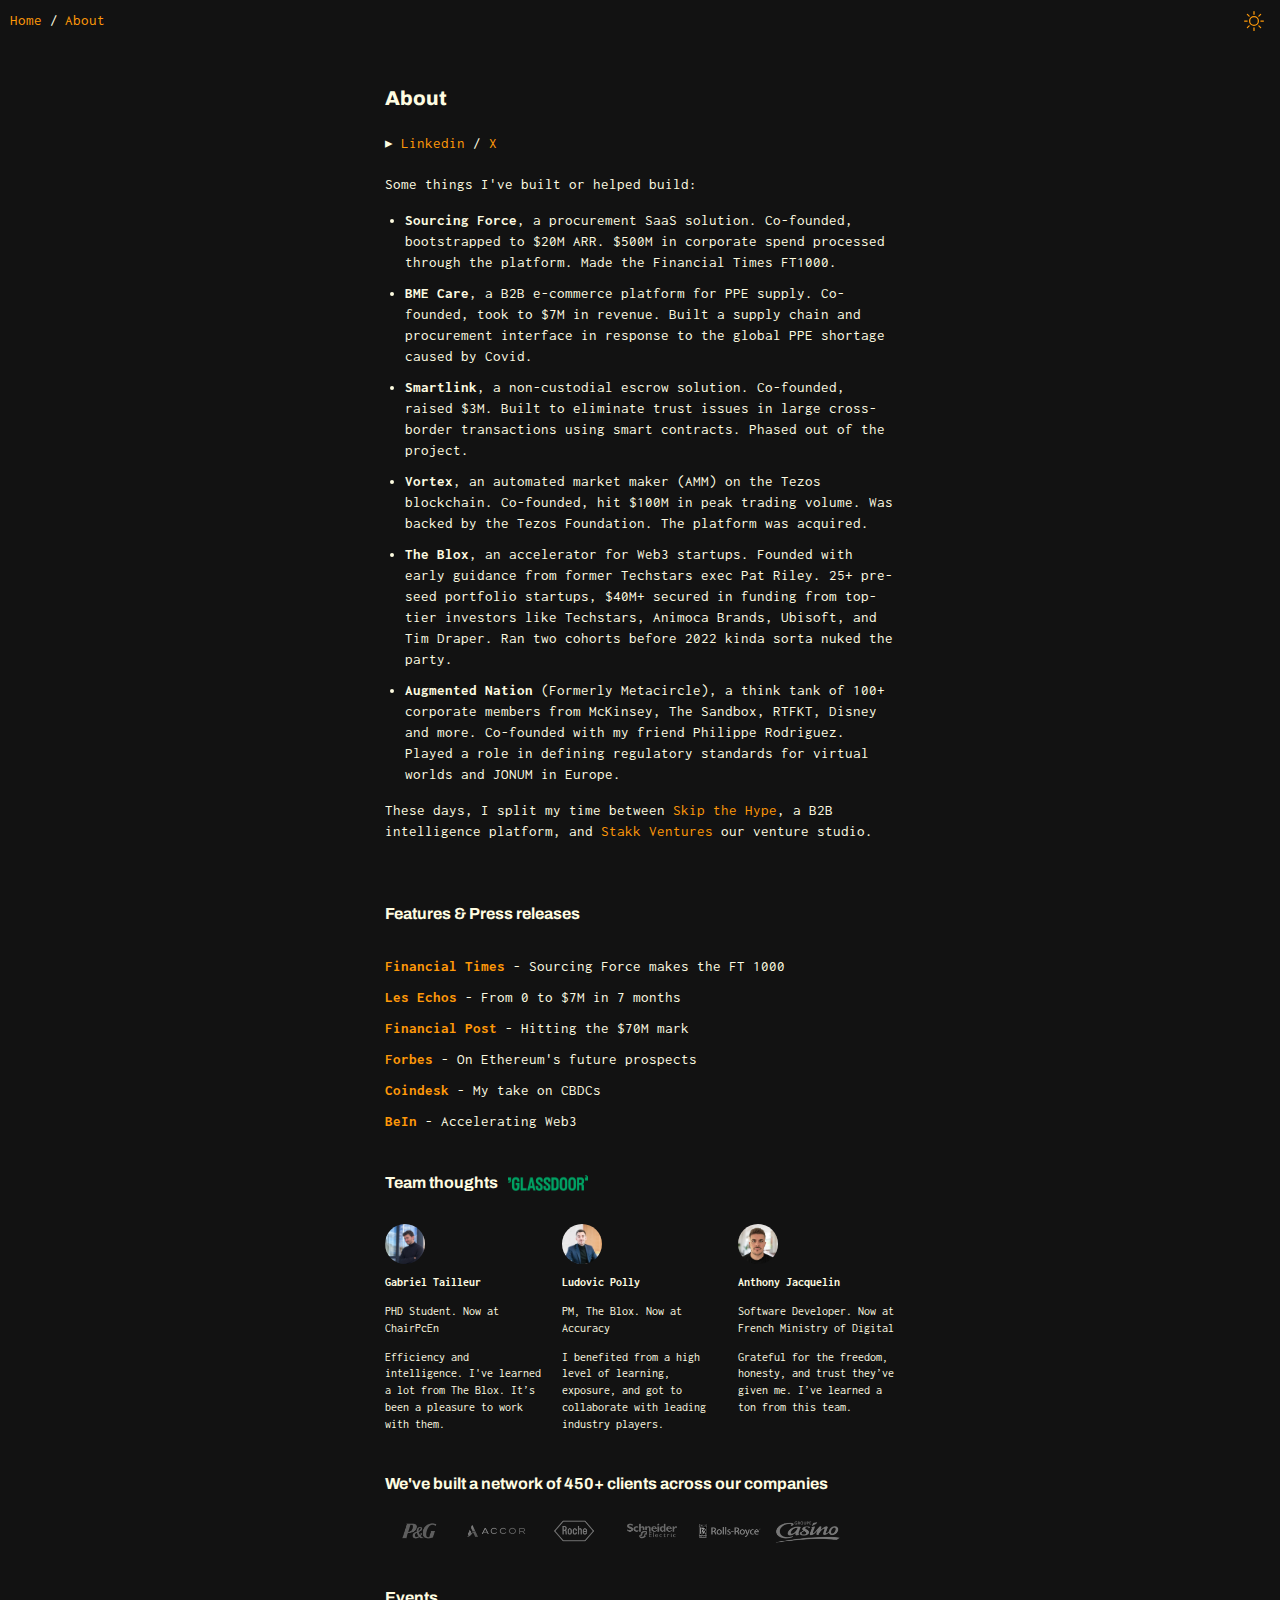
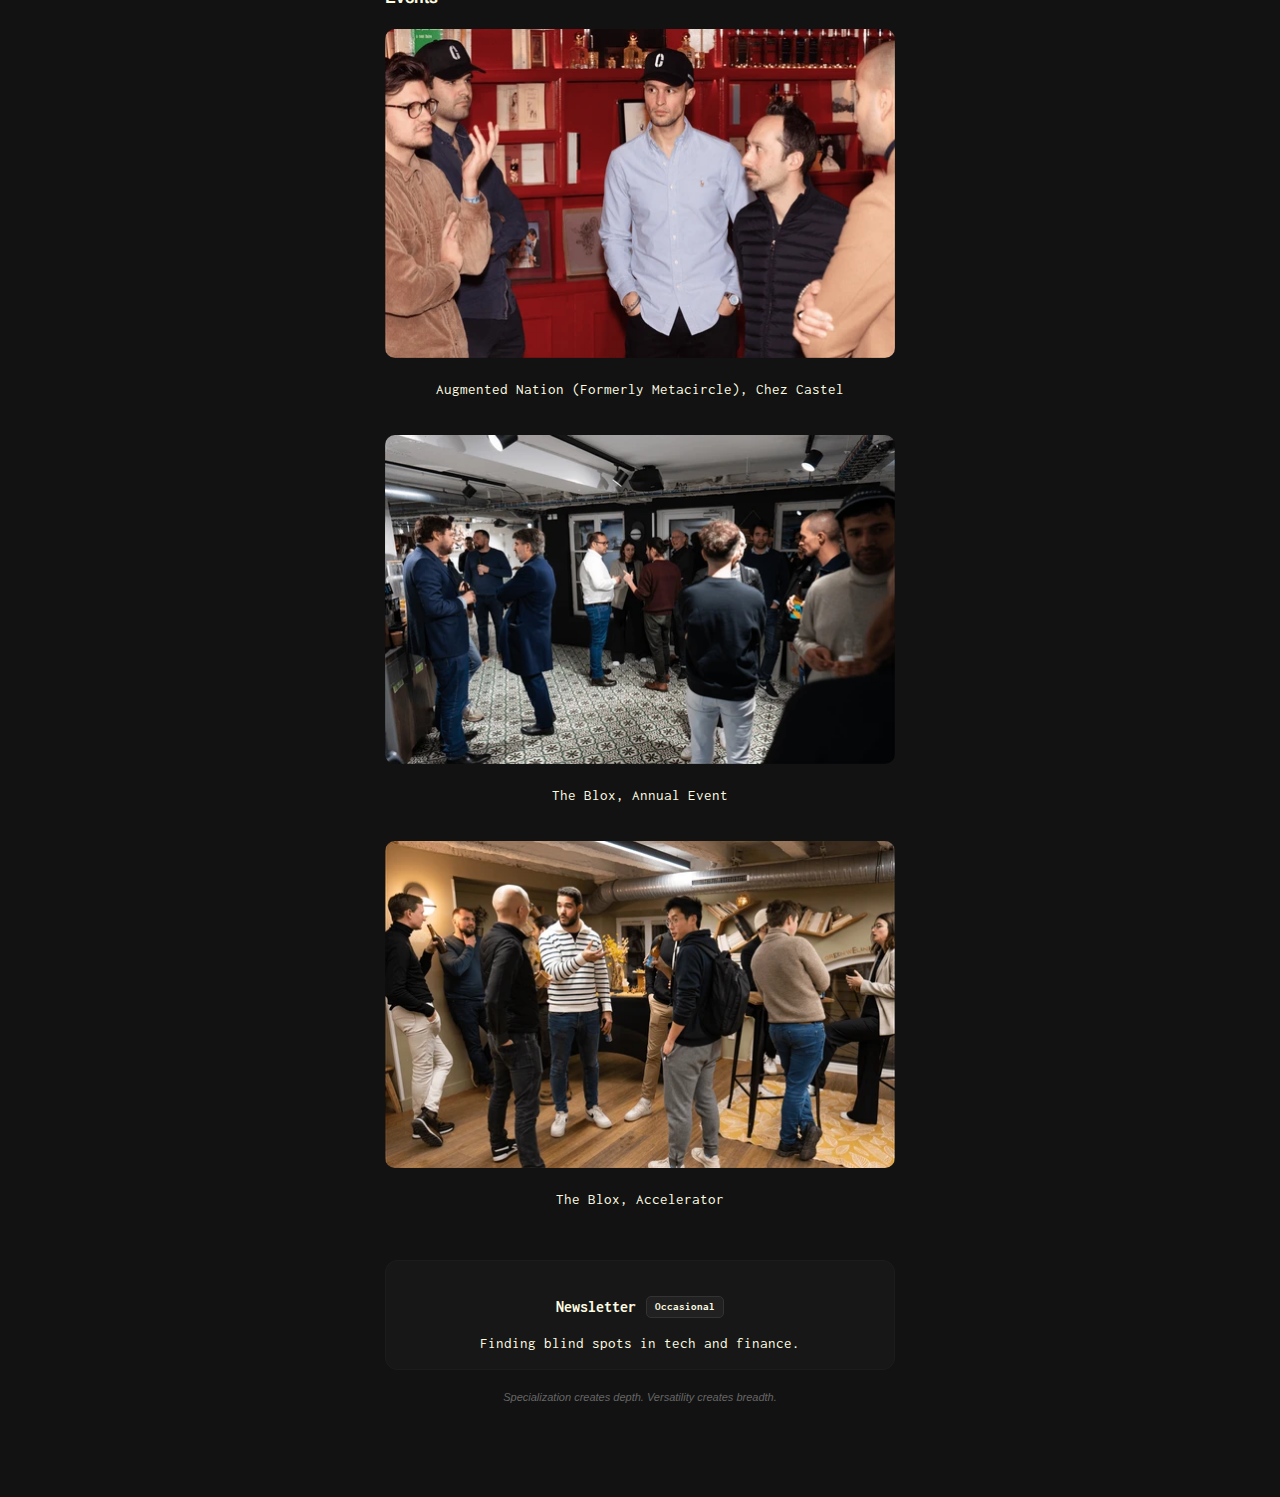
==== commit 69714879: "“Edits”" ====
--- a/about/index.html
+++ b/about/index.html
@@ -60,7 +60,7 @@
   <div class="master">
     <a href="/" style="text-decoration: none;">Home</a>
 /
-    <a href="/misc" style="text-decoration: none;">Misc.</a>
+    <a href="/about" style="text-decoration: none;">About</a>
   </div>
     
   <!-- Dark Mode Toggle -->
@@ -95,6 +95,77 @@
           <br><br>
 
 
+  
+          <h2>Features & Press releases</h2>
+          <div class="press">
+
+             <ul class="press-list">
+              <li><a href="https://www.ft.com/ft1000-2022" target="_blank">Financial Times</a> - Sourcing Force makes the FT 1000</li>
+              <li><a href="https://entrepreneurs.lesechos.fr/developpement-entreprise/commercial-marketing/agilite-buy-made-easy-rebondit-sur-la-crise-du-covid-19-2018339" target="_blank">Les Echos</a> - From 0 to $7M in 7 months</li>
+              <li><a href="https://financialpost.com/pmn/business-wire-news-releases-pmn/hitting-the-70m-mark-and-expanding-stakk-ventures-launches-a-multi-brand-conglomerate" target="_blank">Financial Post</a> - Hitting the $70M mark</li>
+              <li><a href="https://www.forbes.com/sites/kenrapoza/2022/01/23/will-onslaught-of-ethereum-killers-take-shine-off-eth-as-market-falls/" target="_blank">Forbes</a> - On Ethereum's future prospects</li>
+              <li><a href="https://www.coindesk.com/policy/2021/08/31/nigerias-cbdc-the-good-bad-and-ugly/" target="_blank">Coindesk</a> - My take on CBDCs</li>
+              <li><a href="https://beincrypto.com/web3-startups-need-strong-founders/" target="_blank">BeIn</a> - Accelerating Web3</li>
+              
+          </ul>
+          </div>
+
+          <h2 style="display: flex;align-items: center;gap: 10px;margin-bottom:30px;">Team thoughts <img src="/assets/logos/glassdoor.png" alt="Glassdoor Logo" class="glassdoor-logo"></h2>
+   
+          <div class="reviews">
+              <div class="review-card">
+                  <img src="/assets/team/gabriel.webp" alt="Gabriel Tailleur">
+                  <strong>Gabriel Tailleur</strong>
+                  <p class="role">PHD Student. Now at ChairPcEn</p>
+                  Efficiency and intelligence. I've learned a lot from The Blox. It’s been a pleasure to work with them.
+              </div>
+              <div class="review-card">
+                  <img src="/assets/team/ludovic.webp" alt="Ludovic Polly">
+                  <strong>Ludovic Polly</strong>
+                  <p class="role">PM, The Blox. Now at Accuracy</p>
+                  I benefited from a high level of learning, exposure, and got to collaborate with leading industry players.
+              </div>
+              <div class="review-card">
+                  <img src="/assets/team/anthony.webp" alt="Anthony Jacquelin">
+                  <strong>Anthony Jacquelin</strong>
+                  <p class="role">Software Developer. Now at French Ministry of Digital</p>
+                  Grateful for the freedom, honesty, and trust they’ve given me. I’ve learned a ton from this team.
+              </div>
+          </div>
+          
+          <div class="clients-section">
+            <h2>We've built a network of 450+ clients across our companies</h2>
+            <div class="clients-logos">
+              <img src="/assets/logos/pg.webp" alt="P&G"> 
+              <img src="/assets/logos/accor.webp" alt="Accor">
+                <img src="/assets/logos/roche.webp" alt="Roche">
+                <img src="/assets/logos/shneider.webp" alt="Schneider Electric">
+                <img src="/assets/logos/rolls-royce.png" alt="Rolls-Royce">
+                
+                <img src="/assets/logos/casinogroup.webp" alt="Casino">              
+            </div>
+        </div>
+        <div class="events-section">
+          <h2>Events</h2>
+          <div class="events-gallery">
+              <div class="event-item">
+                  <img src="/assets/events/augmentednation.webp" alt="Augmented Nation (Formerly Metacircle) annual event">
+                  <p>Augmented Nation (Formerly Metacircle), Chez Castel</p>
+              </div>
+              <div class="event-item">
+                  <img src="/assets/events/the-blox-accelerator.webp" alt="The Blox, Accelerator Meetup Event">
+                  <p>The Blox, Annual Event</p>
+              </div>
+              <div class="event-item">
+                  <img src="/assets/events/the-blox-annual-event.webp" alt="The Blox, Accelerator Meetup Event">
+                  <p>The Blox, Accelerator</p>
+              </div>
+          </div>
+      </div>
+
+
+    
+  
     
     <div class="nl-block">
       <div class="nl-header">
